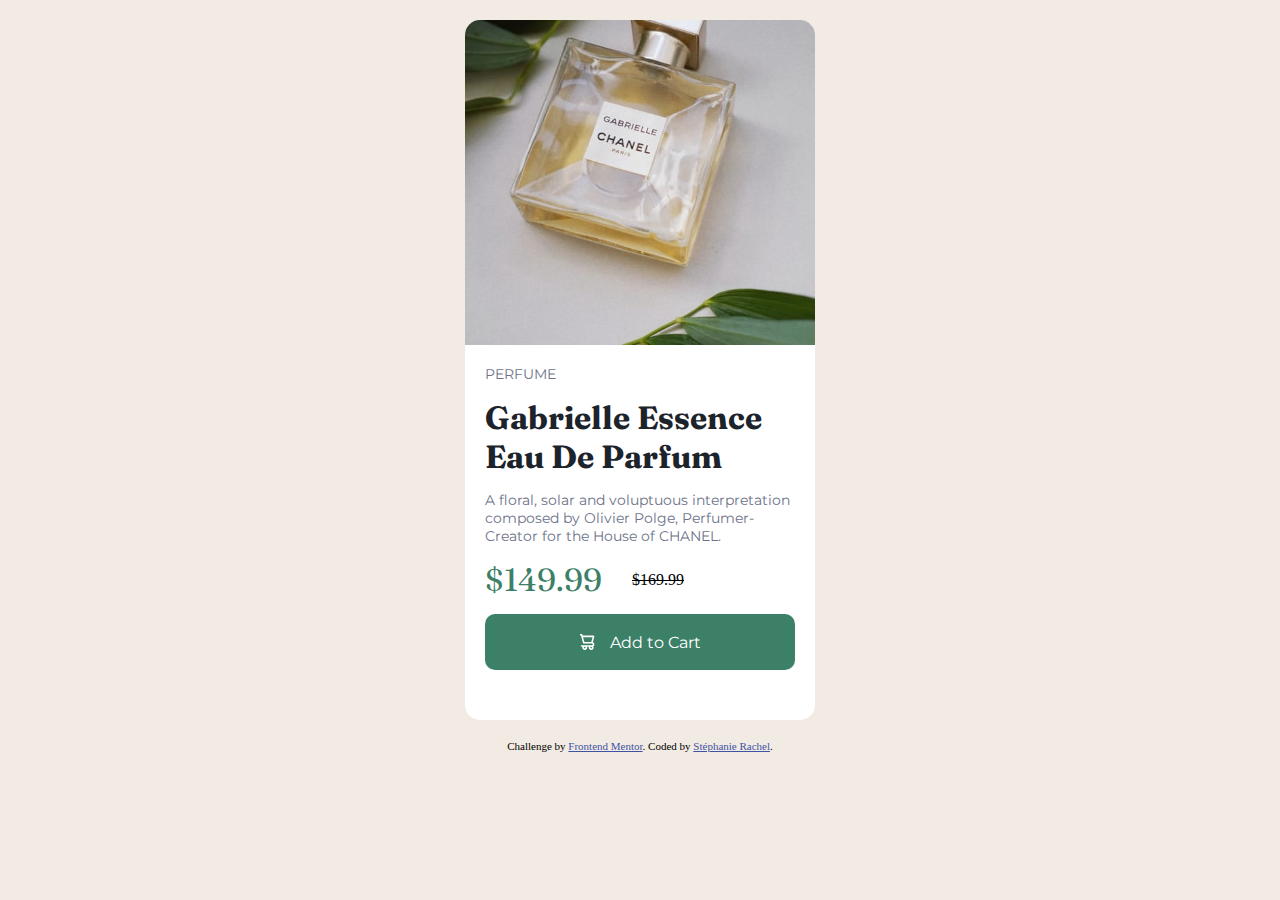
==== index2.html @ b1473fe2 "trying to make the site more responsible" ====
<!DOCTYPE html>
<html lang="en">
<head>
  <meta charset="UTF-8">
  <meta name="viewport" content="width=device-width, initial-scale=1.0">
  <link rel="icon" type="image/png" sizes="32x32" href="./images/favicon-32x32.png">
  <title>Frontend Mentor | Product preview card component</title>
  <style>
    @import url('https://fonts.googleapis.com/css2?family=Fraunces:opsz,wght@9..144,700&family=Montserrat:wght@500;700&display=swap');
    
    *{
      margin: 0;
      padding: 0;
    }
    .attribution { font-size: 11px; text-align: center; }
    .attribution a { color: hsl(228, 45%, 44%); }
    body {
      background-color: hsl(30, 38%, 92%);
    }
    
    .main {
        background-color: white;
        margin: 20px auto;
        width: 350px;
        height: 700px;
        border-radius: 15px;
    }
    .main-image {
        height: 325px;
        background-color: lightblue;
        border-radius: 15px 15px 0px 0px;
        background-image: url('images/image-product-mobile.jpg');
        background-position: top center; 
        background-size: cover;
    }
    .main-informations {
        padding: 10px;
        display: flex;
        flex-direction: column;
        gap: 15px;
        padding: 20px;
    }
    .main-informations-h1 {
      font-family: 'Fraunces', serif;
      color: hsl(212, 21%, 14%);
    }
    .main-informations-p {
      font-family: 'Montserrat', sans-serif;
      font-size: 0.9em;
      color: hsl(228, 12%, 48%);
    }
    .main-informations-price {
      display: flex;
      flex-direction: row;
      gap: 30px;
      align-items: center;
    }
    .main-informations-price1 {
      color: hsl(158, 36%, 37%);
      font-family: 'Fraunces', serif;
      font-size: 2em;
    }
    .main-informations-button {
      border: none;
      border-radius: 10px;
      font-family: 'Montserrat', sans-serif;
      background-color: hsl(158, 36%, 37%);
      color: white;
      display: flex;
      align-items: center;
      justify-content: center;
      height: 56px;
      gap: 15px;
    }
    .main-informations-button:hover {
      background-color: hsl(158, 42%, 22%);
    }
  </style>
</head>
<body>

  <main class="main">
    <div class="main-image"></div>
    <div class="main-informations">
      <p class="main-informations-p">PERFUME</p>
      <h1 class="main-informations-h1">Gabrielle Essence Eau De Parfum</h1>
      <p class="main-informations-p">
        A floral, solar and voluptuous interpretation composed by Olivier Polge,
        Perfumer-Creator for the House of CHANEL.
      </p>
      <div class="main-informations-price">
        <p class="main-informations-price1">$149.99</p>
        <p class="main-informations-price2"><s>$169.99</s></p>
      </div>
      <div class="main-informations-button">
        <img src="images/icon-cart.svg" alt="cart icon">
        <p>Add to Cart</p>
      </div>
    </div>
  </main>
  
  <footer class="footer">
    <div class="attribution">
      Challenge by <a href="https://www.frontendmentor.io?ref=challenge" target="_blank">Frontend Mentor</a>.
      Coded by <a href="https://github.com/TeffyyyyRachel">Stéphanie Rachel</a>.
    </div>
  </footer>
</body>
</html>
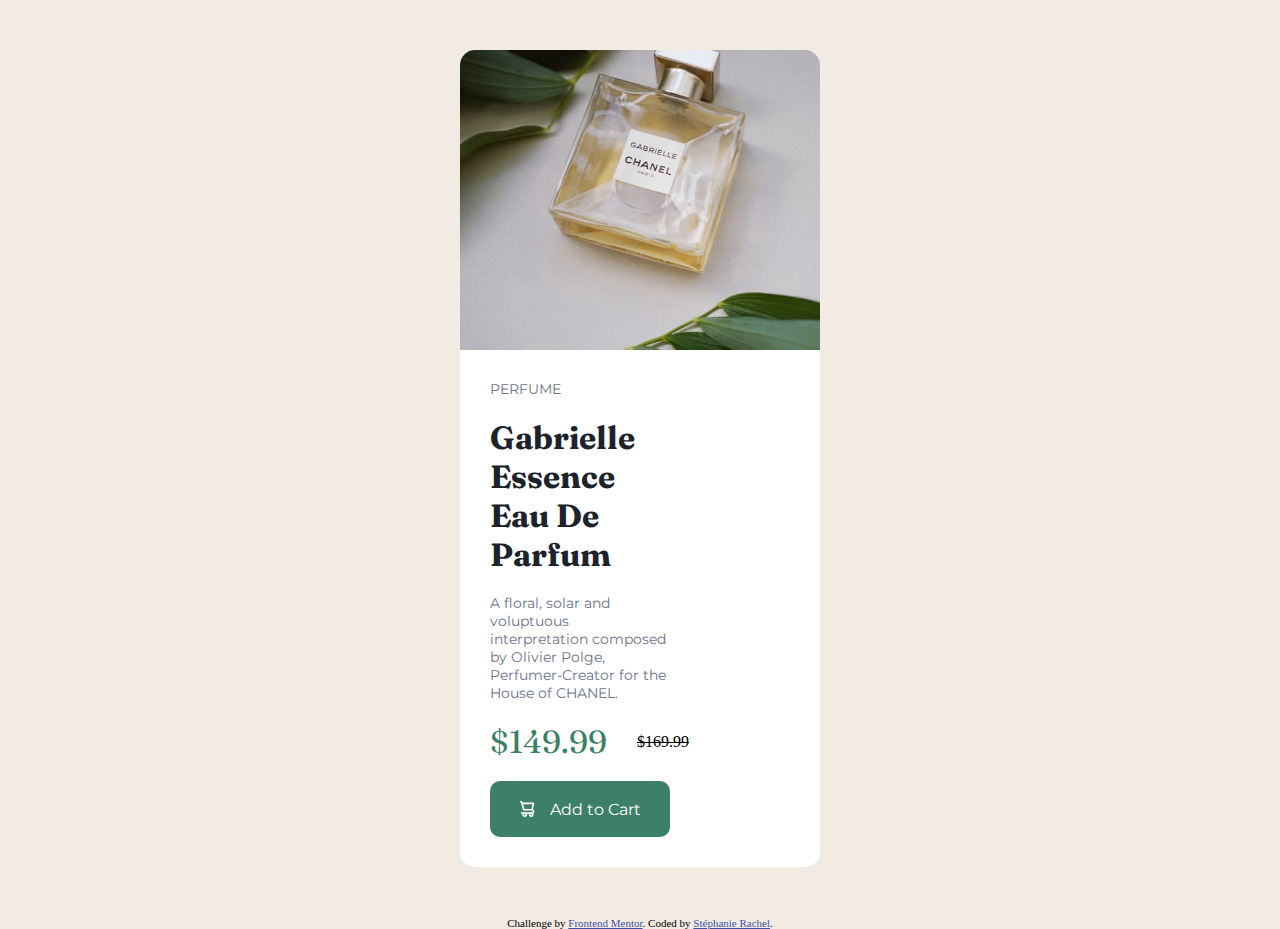
==== commit 51c2ef06: "Finally, the responsibility is done" ====
--- a/index2.html
+++ b/index2.html
@@ -17,28 +17,30 @@
     body {
       background-color: hsl(30, 38%, 92%);
     }
-    
     .main {
-        background-color: white;
-        margin: 20px auto;
-        width: 350px;
-        height: 700px;
-        border-radius: 15px;
+      background-color: white;
+      margin: 50px auto;
+      border-radius: 15px;
+      width: 360px;
+      height: fit-content;
+      display: flex;
+      flex-direction: column;
     }
     .main-image {
-        height: 325px;
-        background-color: lightblue;
-        border-radius: 15px 15px 0px 0px;
-        background-image: url('images/image-product-mobile.jpg');
-        background-position: top center; 
-        background-size: cover;
+      width: 360px;
+      height: 300px;
+      border-radius: 15px 15px 0px 0px;
+      background-image: url('images/image-product-desktop.jpg');
+      background-position: center center;
+      background-size: cover;
     }
     .main-informations {
-        padding: 10px;
-        display: flex;
-        flex-direction: column;
-        gap: 15px;
-        padding: 20px;
+      width: 50%;
+      padding: 30px;
+      display: flex;
+      flex-direction: column;
+      gap: 20px;
+      justify-content: center;
     }
     .main-informations-h1 {
       font-family: 'Fraunces', serif;
@@ -75,6 +77,8 @@
     .main-informations-button:hover {
       background-color: hsl(158, 42%, 22%);
     }
+
+    
   </style>
 </head>
 <body>
